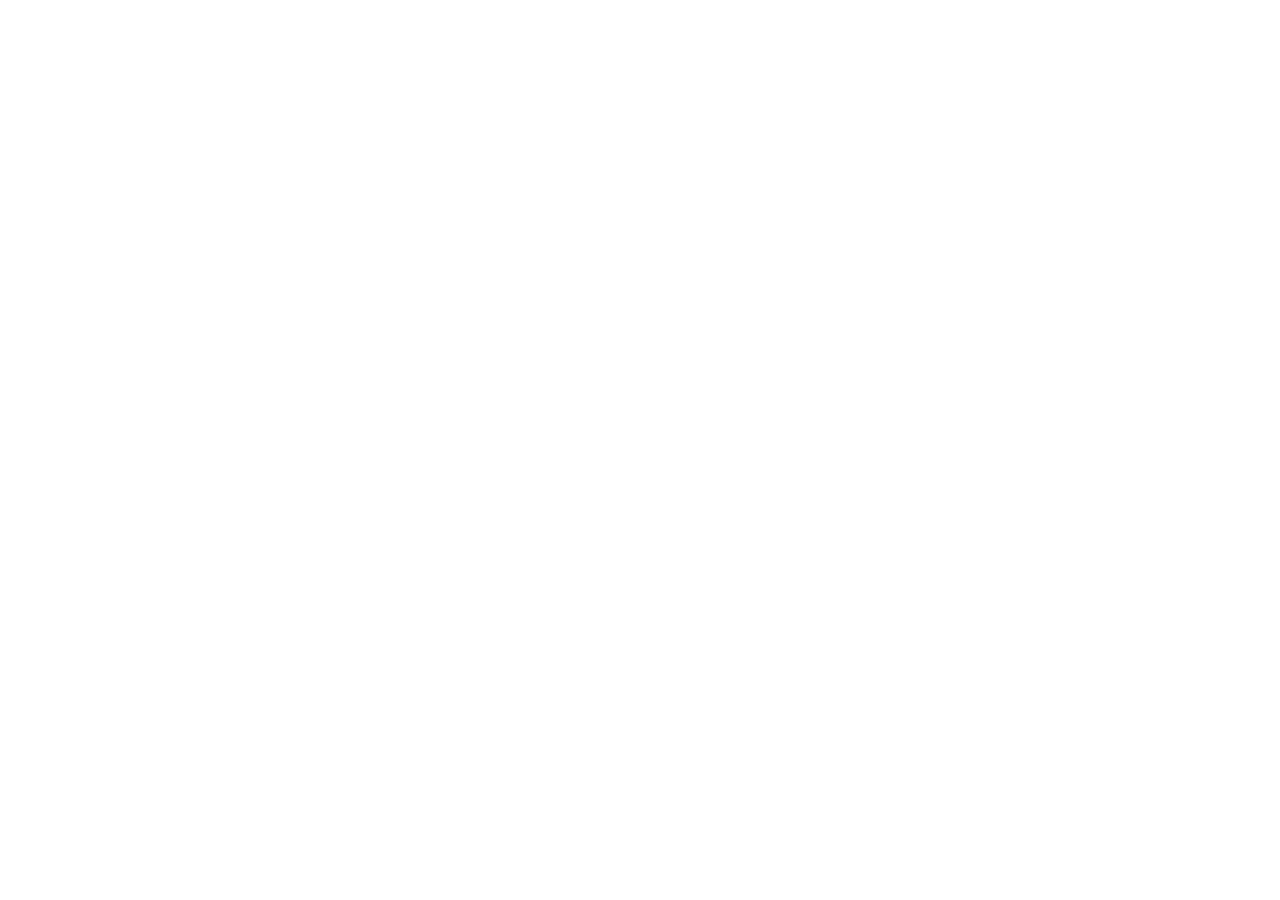
==== baeredygtige-tiltag.html @ 4565504a "initiated landing page files" ====
<!DOCTYPE html>
<html lang="da">
<head>
    <meta charset="UTF-8">
    <meta name="viewport" content="width=device-width, initial-scale=1.0">
    <title>Bæredygtige tiltag - Skiltex.dk</title>
    <link rel="stylesheet" href="style.css">
</head>
<body>
    
</body>
</html>
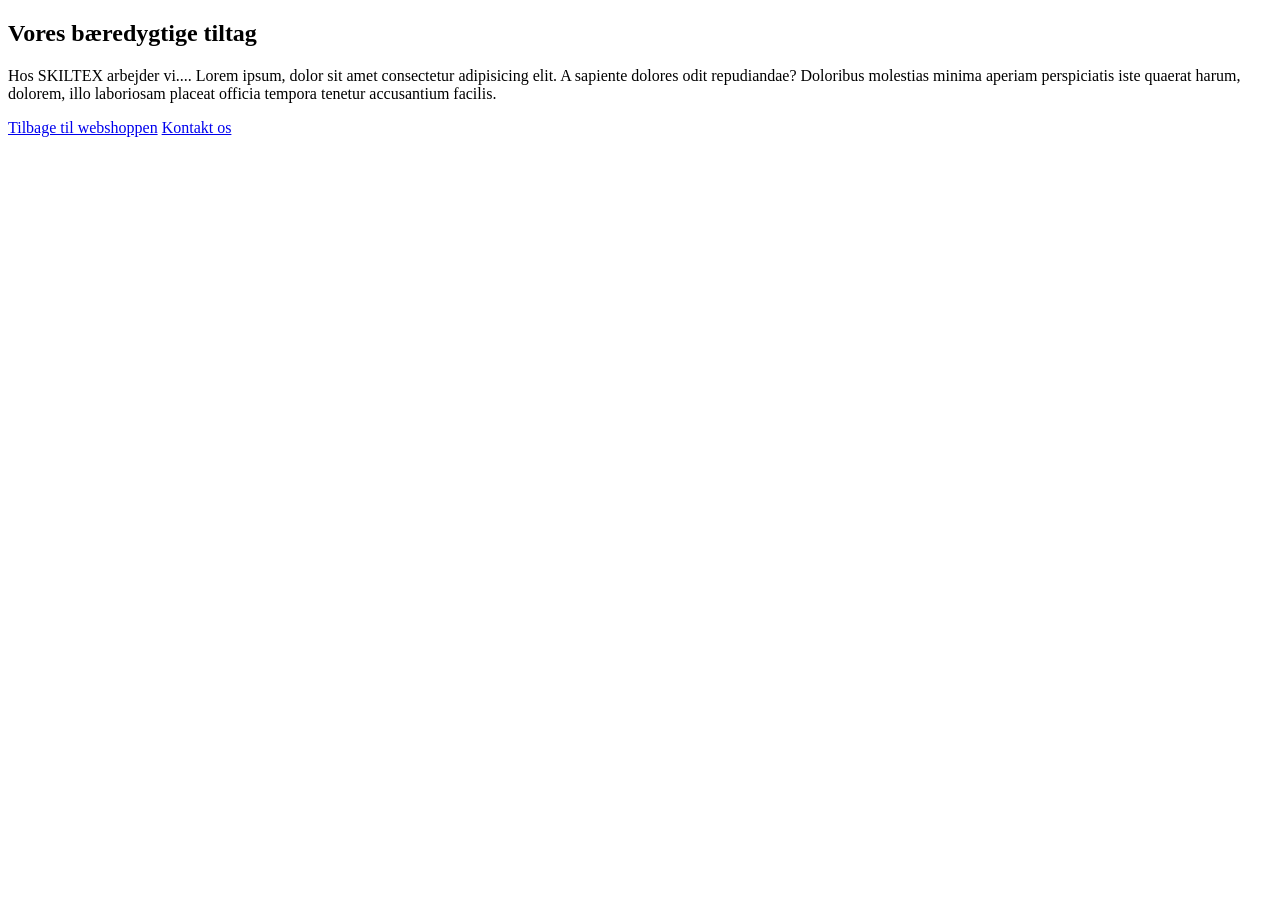
==== commit 0cb80a91: "hero-section added" ====
--- a/baeredygtige-tiltag.html
+++ b/baeredygtige-tiltag.html
@@ -7,6 +7,23 @@
     <link rel="stylesheet" href="style.css">
 </head>
 <body>
-    
+    <main id="main">
+        
+ <!-- 1. Hero -->
+    <section class="hero section">
+      <div class="container">
+        <h1 id="hero-heading">Vores bæredygtige tiltag</h1>
+        <p class="hero__intro">
+          Hos SKILTEX arbejder vi.... Lorem ipsum, dolor sit amet consectetur adipisicing elit. A sapiente dolores odit repudiandae? Doloribus molestias minima aperiam perspiciatis iste quaerat harum, dolorem, illo laboriosam placeat officia tempora tenetur accusantium facilis.
+        </p>
+        <div class="btn-group">
+          <a class="btn btn--primary" href="https://www.skiltex.dk/shop/frontpage.html">Tilbage til webshoppen</a>
+          <a class="btn btn--secondary" href="#kontakt">Kontakt os</a>
+        </div>
+      </div>
+    </section>
+        
+
+    </main>
 </body>
 </html>
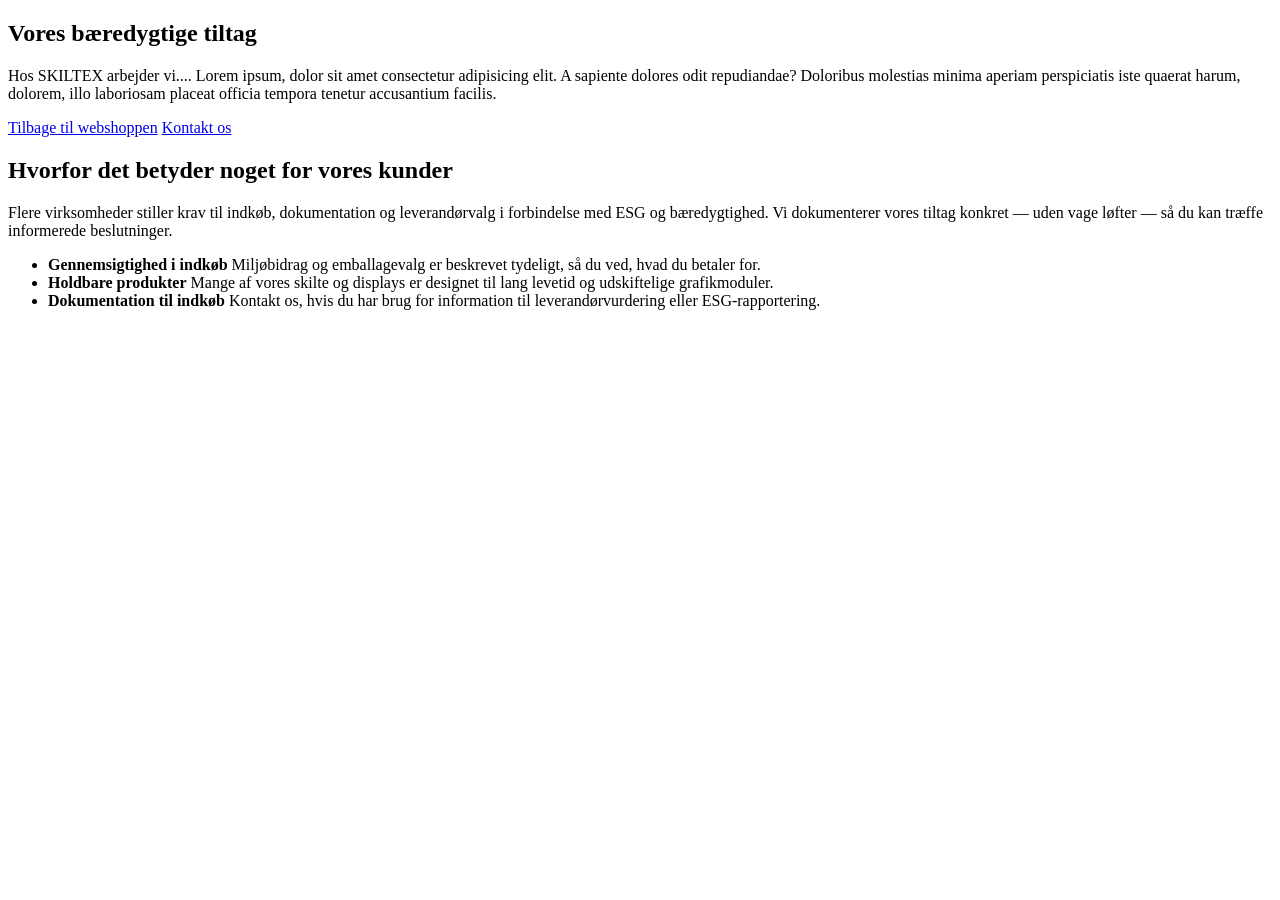
==== commit 08bf5cdf: "conten cards added" ====
--- a/baeredygtige-tiltag.html
+++ b/baeredygtige-tiltag.html
@@ -22,6 +22,38 @@
         </div>
       </div>
     </section>
+
+      <section class="section section--white intro" aria-labelledby="intro-heading">
+      <div class="container">
+        <header class="section__header">
+          <h2 id="intro-heading">Hvorfor det betyder noget for vores kunder</h2>
+          <p class="section__lead">
+            Flere virksomheder stiller krav til indkøb, dokumentation og leverandørvalg i forbindelse med ESG og bæredygtighed.
+            Vi dokumenterer vores tiltag konkret — uden vage løfter — så du kan træffe informerede beslutninger.
+          </p>
+        </header>
+        <ul class="intro__list">
+          <li>
+            <div>
+              <strong>Gennemsigtighed i indkøb</strong>
+              <span>Miljøbidrag og emballagevalg er beskrevet tydeligt, så du ved, hvad du betaler for.</span>
+            </div>
+          </li>
+          <li>
+            <div>
+              <strong>Holdbare produkter</strong>
+              <span>Mange af vores skilte og displays er designet til lang levetid og udskiftelige grafikmoduler.</span>
+            </div>
+          </li>
+          <li>
+            <div>
+              <strong>Dokumentation til indkøb</strong>
+              <span>Kontakt os, hvis du har brug for information til leverandørvurdering eller ESG-rapportering.</span>
+            </div>
+          </li>
+        </ul>
+      </div>
+    </section>
         
 
     </main>
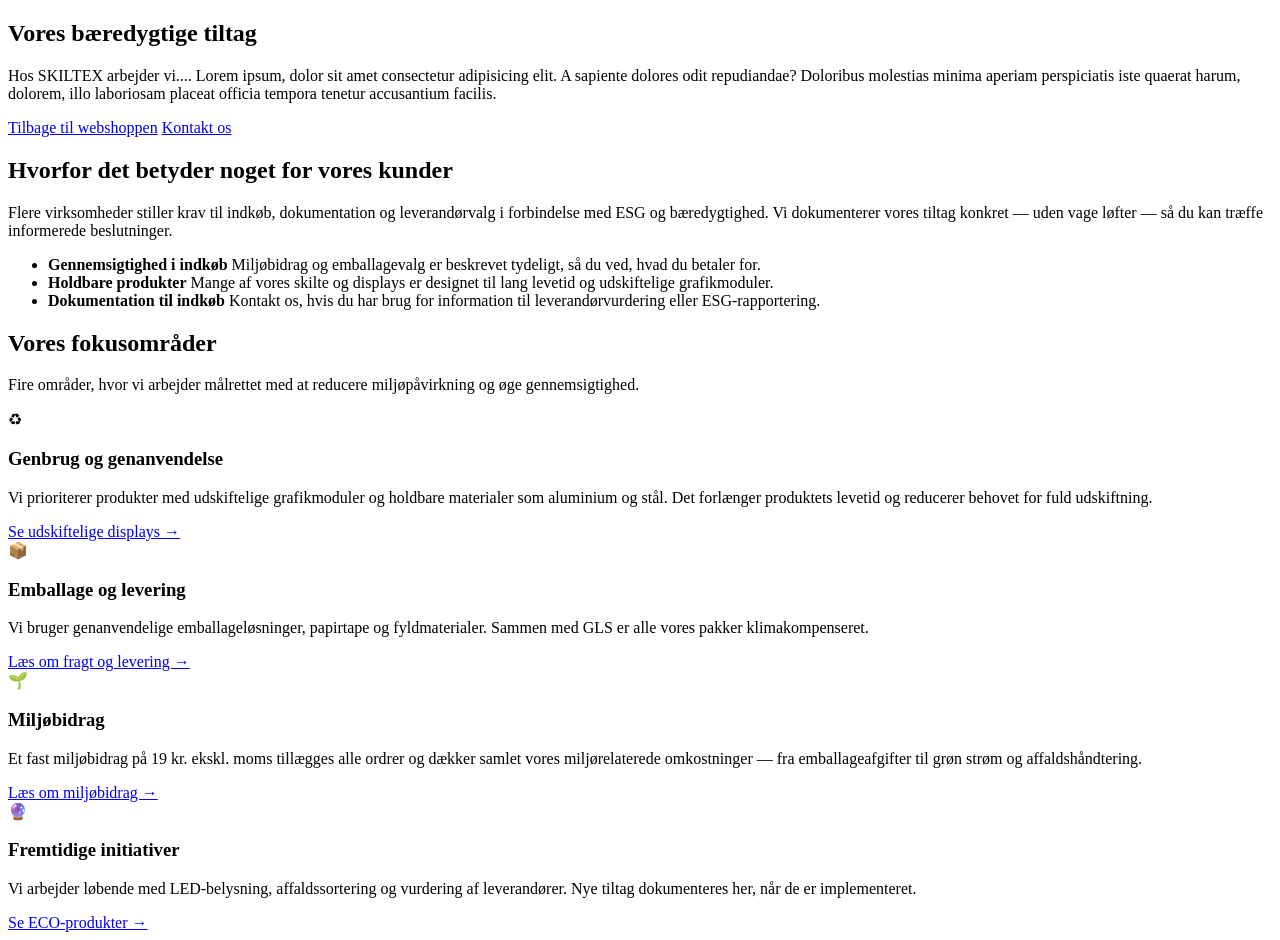
==== commit b56841fe: "content cards added" ====
--- a/baeredygtige-tiltag.html
+++ b/baeredygtige-tiltag.html
@@ -54,6 +54,58 @@
         </ul>
       </div>
     </section>
+
+     <!-- 3. Content cards -->
+    <section class="section section--alt cards" aria-labelledby="cards-heading">
+      <div class="container">
+        <header class="section__header">
+          <h2 id="cards-heading">Vores fokusområder</h2>
+          <p class="section__lead">Fire områder, hvor vi arbejder målrettet med at reducere miljøpåvirkning og øge gennemsigtighed.</p>
+        </header>
+        <div class="cards__grid">
+
+          <article class="card">
+            <div class="card__icon" aria-hidden="true">♻</div>
+            <h3>Genbrug og genanvendelse</h3>
+            <p class="card__text">
+              Vi prioriterer produkter med udskiftelige grafikmoduler og holdbare materialer som aluminium og stål.
+              Det forlænger produktets levetid og reducerer behovet for fuld udskiftning.
+            </p>
+            <a class="card__link" href="https://www.skiltex.dk/shop/roll-up-banner-53s1.html">Se udskiftelige displays →</a>
+          </article>
+
+          <article class="card">
+            <div class="card__icon" aria-hidden="true">📦</div>
+            <h3>Emballage og levering</h3>
+            <p class="card__text">
+              Vi bruger genanvendelige emballageløsninger, papirtape og fyldmaterialer.
+              Sammen med GLS er alle vores pakker klimakompenseret.
+            </p>
+            <a class="card__link" href="https://www.skiltex.dk/shop/cms-Levering.html">Læs om fragt og levering →</a>
+          </article>
+
+          <article class="card">
+            <div class="card__icon" aria-hidden="true">🌱</div>
+            <h3>Miljøbidrag</h3>
+            <p class="card__text">
+              Et fast miljøbidrag på 19 kr. ekskl. moms tillægges alle ordrer og dækker samlet vores miljørelaterede
+              omkostninger — fra emballageafgifter til grøn strøm og affaldshåndtering.
+            </p>
+            <a class="card__link" href="https://www.skiltex.dk/shop/cms-miljoebidrag.html">Læs om miljøbidrag →</a>
+          </article>
+
+          <article class="card">
+            <div class="card__icon" aria-hidden="true">🔮</div>
+            <h3>Fremtidige initiativer</h3>
+            <p class="card__text">
+              Vi arbejder løbende med LED-belysning, affaldssortering og vurdering af leverandører.
+              Nye tiltag dokumenteres her, når de er implementeret.
+            </p>
+            <a class="card__link" href="https://www.skiltex.dk/shop/eco-infostander-6277p.html">Se ECO-produkter →</a>
+          </article>
+        </div>
+      </div>
+    </section>
         
 
     </main>
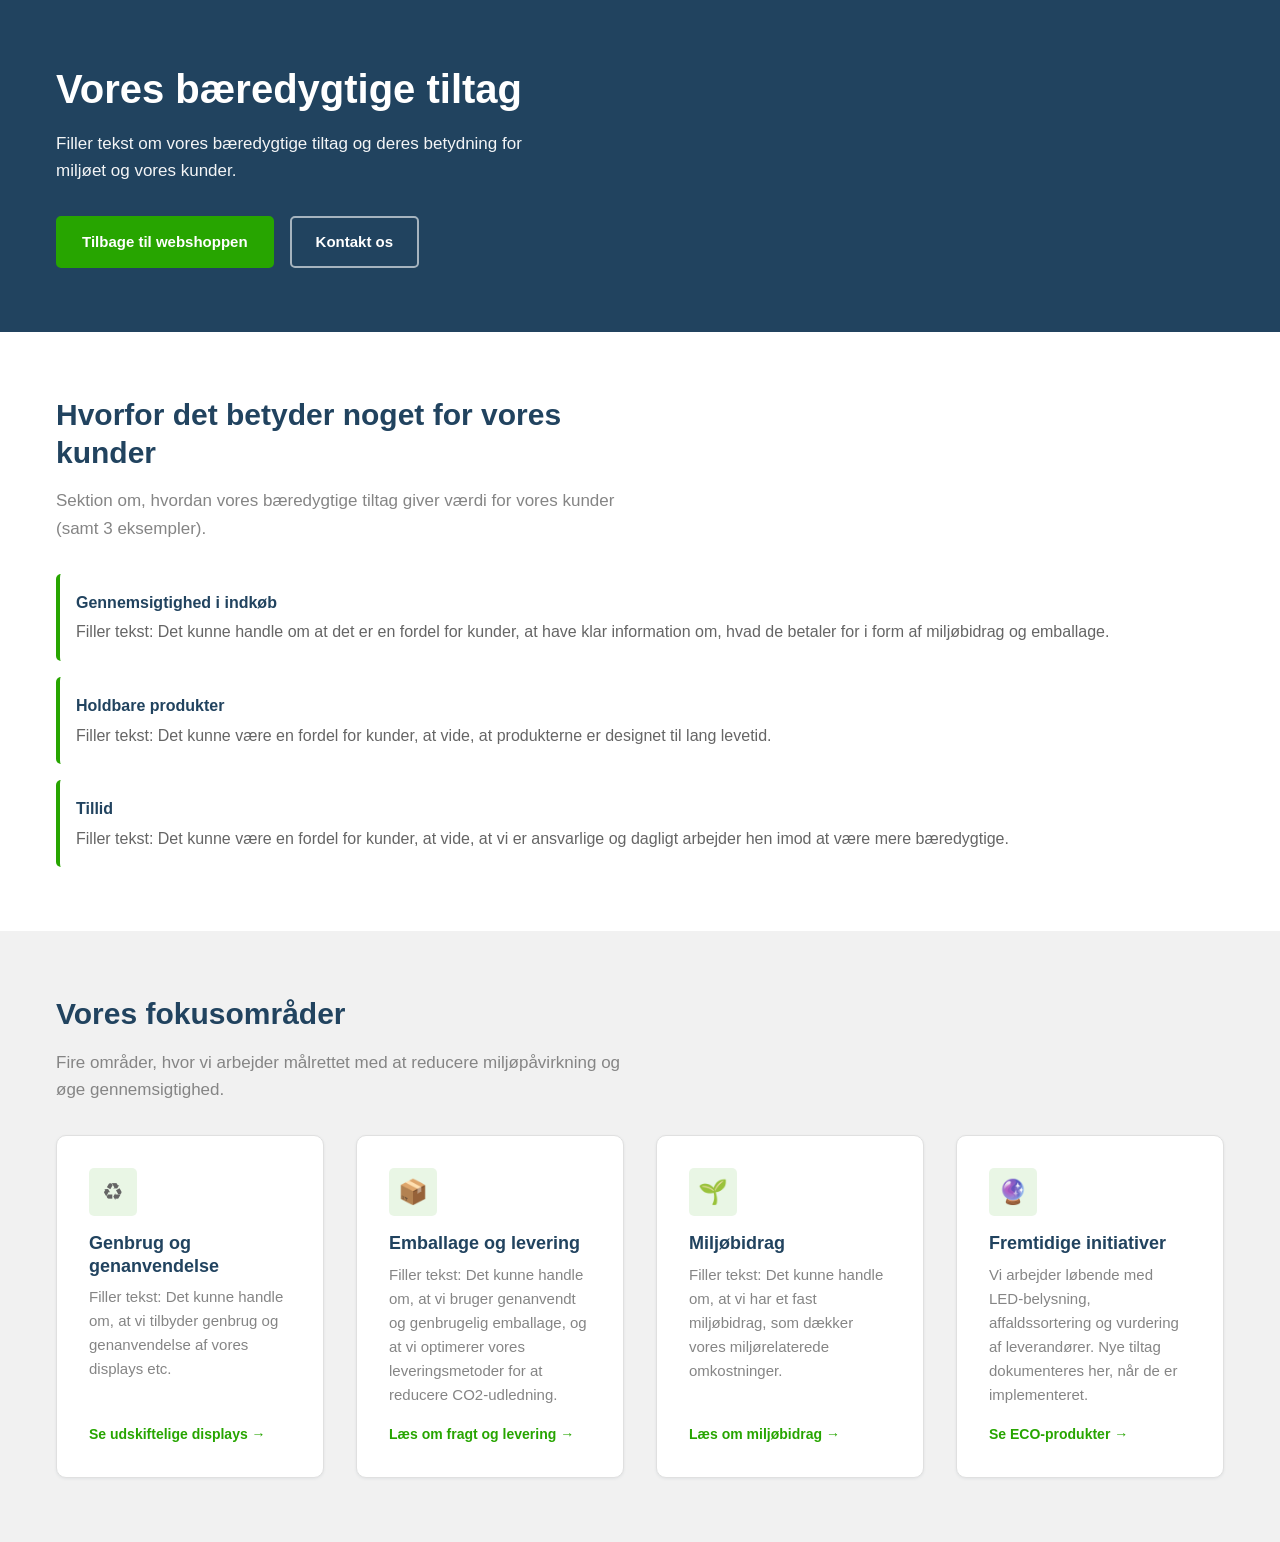
==== commit 54336192: "modfied html and css files" ====
--- a/baeredygtige-tiltag.html
+++ b/baeredygtige-tiltag.html
@@ -9,12 +9,12 @@
 <body>
     <main id="main">
         
- <!-- 1. Hero -->
+ <!-- 1. Hero section -->
     <section class="hero section">
       <div class="container">
         <h1 id="hero-heading">Vores bæredygtige tiltag</h1>
         <p class="hero__intro">
-          Hos SKILTEX arbejder vi.... Lorem ipsum, dolor sit amet consectetur adipisicing elit. A sapiente dolores odit repudiandae? Doloribus molestias minima aperiam perspiciatis iste quaerat harum, dolorem, illo laboriosam placeat officia tempora tenetur accusantium facilis.
+          Filler tekst om vores bæredygtige tiltag og deres betydning for miljøet og vores kunder.
         </p>
         <div class="btn-group">
           <a class="btn btn--primary" href="https://www.skiltex.dk/shop/frontpage.html">Tilbage til webshoppen</a>
@@ -23,40 +23,40 @@
       </div>
     </section>
 
-      <section class="section section--white intro" aria-labelledby="intro-heading">
+    <!-- 2. Intro section -->
+      <section class="section section--white intro">
       <div class="container">
         <header class="section__header">
           <h2 id="intro-heading">Hvorfor det betyder noget for vores kunder</h2>
           <p class="section__lead">
-            Flere virksomheder stiller krav til indkøb, dokumentation og leverandørvalg i forbindelse med ESG og bæredygtighed.
-            Vi dokumenterer vores tiltag konkret — uden vage løfter — så du kan træffe informerede beslutninger.
+            Sektion om, hvordan vores bæredygtige tiltag giver værdi for vores kunder (samt 3 eksempler).
           </p>
         </header>
         <ul class="intro__list">
           <li>
             <div>
               <strong>Gennemsigtighed i indkøb</strong>
-              <span>Miljøbidrag og emballagevalg er beskrevet tydeligt, så du ved, hvad du betaler for.</span>
+              <span>Filler tekst: Det kunne handle om at det er en fordel for kunder, at have klar information om, hvad de betaler for i form af miljøbidrag og emballage.</span>
             </div>
           </li>
           <li>
             <div>
               <strong>Holdbare produkter</strong>
-              <span>Mange af vores skilte og displays er designet til lang levetid og udskiftelige grafikmoduler.</span>
+              <span>Filler tekst: Det kunne være en fordel for kunder, at vide, at produkterne er designet til lang levetid.</span>
             </div>
           </li>
           <li>
             <div>
-              <strong>Dokumentation til indkøb</strong>
-              <span>Kontakt os, hvis du har brug for information til leverandørvurdering eller ESG-rapportering.</span>
+              <strong>Tillid</strong>
+              <span>Filler tekst: Det kunne være en fordel for kunder, at vide, at vi er ansvarlige og dagligt arbejder hen imod at være mere bæredygtige.</span>
             </div>
           </li>
         </ul>
       </div>
     </section>
 
-     <!-- 3. Content cards -->
-    <section class="section section--alt cards" aria-labelledby="cards-heading">
+     <!-- 3. Content/info cards -->
+    <section class="section section--alt cards">
       <div class="container">
         <header class="section__header">
           <h2 id="cards-heading">Vores fokusområder</h2>
@@ -65,37 +65,34 @@
         <div class="cards__grid">
 
           <article class="card">
-            <div class="card__icon" aria-hidden="true">♻</div>
+            <div class="card__icon">♻</div>
             <h3>Genbrug og genanvendelse</h3>
             <p class="card__text">
-              Vi prioriterer produkter med udskiftelige grafikmoduler og holdbare materialer som aluminium og stål.
-              Det forlænger produktets levetid og reducerer behovet for fuld udskiftning.
+              Filler tekst: Det kunne handle om, at vi tilbyder genbrug og genanvendelse af vores displays etc.
             </p>
             <a class="card__link" href="https://www.skiltex.dk/shop/roll-up-banner-53s1.html">Se udskiftelige displays →</a>
           </article>
 
           <article class="card">
-            <div class="card__icon" aria-hidden="true">📦</div>
+            <div class="card__icon">📦</div>
             <h3>Emballage og levering</h3>
             <p class="card__text">
-              Vi bruger genanvendelige emballageløsninger, papirtape og fyldmaterialer.
-              Sammen med GLS er alle vores pakker klimakompenseret.
+             Filler tekst: Det kunne handle om, at vi bruger genanvendt og genbrugelig emballage, og at vi optimerer vores leveringsmetoder for at reducere CO2-udledning.
             </p>
             <a class="card__link" href="https://www.skiltex.dk/shop/cms-Levering.html">Læs om fragt og levering →</a>
           </article>
 
           <article class="card">
-            <div class="card__icon" aria-hidden="true">🌱</div>
+            <div class="card__icon">🌱</div>
             <h3>Miljøbidrag</h3>
             <p class="card__text">
-              Et fast miljøbidrag på 19 kr. ekskl. moms tillægges alle ordrer og dækker samlet vores miljørelaterede
-              omkostninger — fra emballageafgifter til grøn strøm og affaldshåndtering.
+              Filler tekst: Det kunne handle om, at vi har et fast miljøbidrag, som dækker vores miljørelaterede omkostninger.
             </p>
             <a class="card__link" href="https://www.skiltex.dk/shop/cms-miljoebidrag.html">Læs om miljøbidrag →</a>
           </article>
 
           <article class="card">
-            <div class="card__icon" aria-hidden="true">🔮</div>
+            <div class="card__icon">🔮</div>
             <h3>Fremtidige initiativer</h3>
             <p class="card__text">
               Vi arbejder løbende med LED-belysning, affaldssortering og vurdering af leverandører.
@@ -106,8 +103,6 @@
         </div>
       </div>
     </section>
-        
-
     </main>
 </body>
 </html>
--- a/style.css
+++ b/style.css
@@ -0,0 +1,334 @@
+﻿/* Reset and base styles */
+*,
+*::before,
+*::after {
+  box-sizing: border-box;
+  margin: 0;
+  padding: 0;
+}
+
+html {
+  font-size: 100%;
+  scroll-behavior: smooth;
+}
+
+body {
+  font-family: Helvetica, Arial, sans-serif;
+  font-size: 1rem;
+  line-height: 1.6;
+  color: #656565;
+  background-color: #f1f1f1;
+}
+
+a {
+  color: #27a500;
+  text-decoration: none;
+  transition: color 0.2s ease;
+}
+
+a:hover {
+  color: #176200;
+}
+
+ul,
+ol {
+  list-style: none;
+}
+
+/* Typography */
+h1,
+h2,
+h3,
+h4 {
+  font-family: Raleway, Helvetica, Arial, sans-serif;
+  font-weight: 700;
+  color: #21435f;
+  line-height: 1.25;
+}
+
+h1 {
+  font-size: clamp(1.75rem, 4vw, 2.5rem);
+  font-weight: 900;
+}
+
+h2 {
+  font-size: clamp(1.375rem, 3vw, 1.875rem);
+  margin-bottom: 1rem;
+}
+
+h3 {
+  font-size: 1.125rem;
+  margin-bottom: 0.5rem;
+}
+
+p {
+  margin-bottom: 1rem;
+}
+
+p:last-child {
+  margin-bottom: 0;
+}
+
+/* Layout */
+.container {
+  max-width: 1200px;
+  margin: 0 auto;
+  padding: 0 1rem;
+}
+
+.section {
+  padding: 4rem 0;
+}
+
+.section--alt {
+  background-color: #f1f1f1;
+}
+
+.section--white {
+  background-color: #ffffff;
+}
+
+.section__lead {
+  font-size: 1.0625rem;
+  color: #858585;
+  max-width: 65ch;
+  margin-bottom: 2rem;
+}
+
+.section__header {
+  margin-bottom: 2rem;
+  max-width: 65ch;
+}
+
+/* Buttons */
+.btn {
+  display: inline-block;
+  padding: 0.75rem 1.5rem;
+  font-family: Raleway, Helvetica, Arial, sans-serif;
+  font-size: 0.9375rem;
+  font-weight: 600;
+  text-align: center;
+  border-radius: 5px;
+  border: 2px solid transparent;
+  cursor: pointer;
+  transition: background-color 0.2s ease, color 0.2s ease, border-color 0.2s ease;
+}
+
+.btn--primary {
+  background-color: #27a500;
+  color: #ffffff;
+  border-color: #27a500;
+}
+
+.btn--primary:hover {
+  background-color: #218b00;
+  border-color: #218b00;
+  color: #ffffff;
+}
+
+.btn--secondary {
+  background-color: transparent;
+  color: #ffffff;
+  border-color: #ffffff;
+}
+
+.btn--secondary:hover {
+  background-color: rgba(255, 255, 255, 0.1);
+  color: #ffffff;
+}
+
+.btn--outline {
+  background-color: transparent;
+  color: #27a500;
+  border-color: #27a500;
+}
+
+.btn--outline:hover {
+  background-color: #27a500;
+  color: #ffffff;
+}
+
+.btn-group {
+  display: flex;
+  flex-wrap: wrap;
+  gap: 1rem;
+}
+
+/* Hero */
+.hero {
+  background-color: #21435f;
+  color: #ffffff;
+  padding: 4rem 0;
+}
+
+.hero h1 {
+  color: #ffffff;
+  margin-bottom: 1rem;
+}
+
+.hero__intro {
+  font-size: 1.0625rem;
+  max-width: 55ch;
+  margin-bottom: 2rem;
+  opacity: 0.95;
+}
+
+.hero .btn--secondary {
+  color: #ffffff;
+  border-color: rgba(255, 255, 255, 0.6);
+}
+
+/* Intro */
+.intro__list {
+  display: grid;
+  gap: 1rem;
+  margin-top: 2rem;
+}
+
+.intro__list li {
+  display: flex;
+  gap: 1rem;
+  align-items: flex-start;
+  padding: 1rem;
+  background: #ffffff;
+  border-radius: 5px;
+  border-left: 4px solid #27a500;
+ 
+
+}
+
+.intro__list strong {
+  display: block;
+  color: #21435f;
+  font-family: Raleway, Helvetica, Arial, sans-serif;
+  margin-bottom: 0.25rem;
+}
+
+/* Content cards */
+.cards__grid {
+  display: grid;
+  grid-template-columns: repeat(auto-fit, minmax(260px, 1fr));
+  gap: 2rem;
+}
+
+.card {
+  background: #ffffff;
+  border-radius: 10px;
+  padding: 2rem;
+  box-shadow: 0 1px 3px rgba(33, 67, 95, 0.08);
+  border: 1px solid #e0e0e0;
+  display: flex;
+  flex-direction: column;
+  transition: box-shadow 0.2s ease;
+}
+
+.card:hover {
+  box-shadow: 0 4px 12px rgba(33, 67, 95, 0.1);
+}
+
+.card__icon {
+  width: 48px;
+  height: 48px;
+  background-color: rgba(39, 165, 0, 0.1);
+  border-radius: 5px;
+  display: flex;
+  align-items: center;
+  justify-content: center;
+  font-size: 1.5rem;
+  margin-bottom: 1rem;
+  flex-shrink: 0;
+}
+
+.card__text {
+  flex: 1;
+  color: #858585;
+  font-size: 0.9375rem;
+  margin-bottom: 1rem;
+}
+
+.card__link {
+  font-family: Raleway, Helvetica, Arial, sans-serif;
+  font-weight: 600;
+  font-size: 0.875rem;
+  margin-top: auto;
+}
+
+/* Process */
+.process__steps {
+  display: grid;
+  grid-template-columns: repeat(auto-fit, minmax(220px, 1fr));
+  gap: 2rem;
+  counter-reset: step;
+}
+
+.process__step {
+  position: relative;
+  padding: 2rem;
+  background: #ffffff;
+  border-radius: 10px;
+  border: 1px solid #e0e0e0;
+}
+
+.process__step::before {
+  counter-increment: step;
+  content: counter(step);
+  display: flex;
+  align-items: center;
+  justify-content: center;
+  width: 40px;
+  height: 40px;
+  background-color: #27a500;
+  color: #ffffff;
+  font-family: Raleway, Helvetica, Arial, sans-serif;
+  font-weight: 900;
+  font-size: 1.125rem;
+  border-radius: 50%;
+  margin-bottom: 1rem;
+}
+
+.process__step p {
+  font-size: 0.9375rem;
+  color: #858585;
+}
+
+@media (min-width: 979px) {
+  .process__steps {
+    grid-template-columns: repeat(4, 1fr);
+  }
+}
+
+
+/* Final CTA */
+.cta-final {
+  background-color: #21435f;
+  color: #ffffff;
+  text-align: center;
+}
+
+.cta-final h2 {
+  color: #ffffff;
+}
+
+.cta-final__lead {
+  margin-left: auto;
+  margin-right: auto;
+  color: rgba(255, 255, 255, 0.9);
+}
+
+.cta-final__note {
+  margin-top: 2rem;
+  font-size: 0.875rem;
+  opacity: 0.9;
+  max-width: 55ch;
+  margin-left: auto;
+  margin-right: auto;
+}
+
+.cta-final .btn-group {
+  justify-content: center;
+}
+
+.cta-final .btn--secondary {
+  color: #ffffff;
+  border-color: rgba(255, 255, 255, 0.6);
+}
